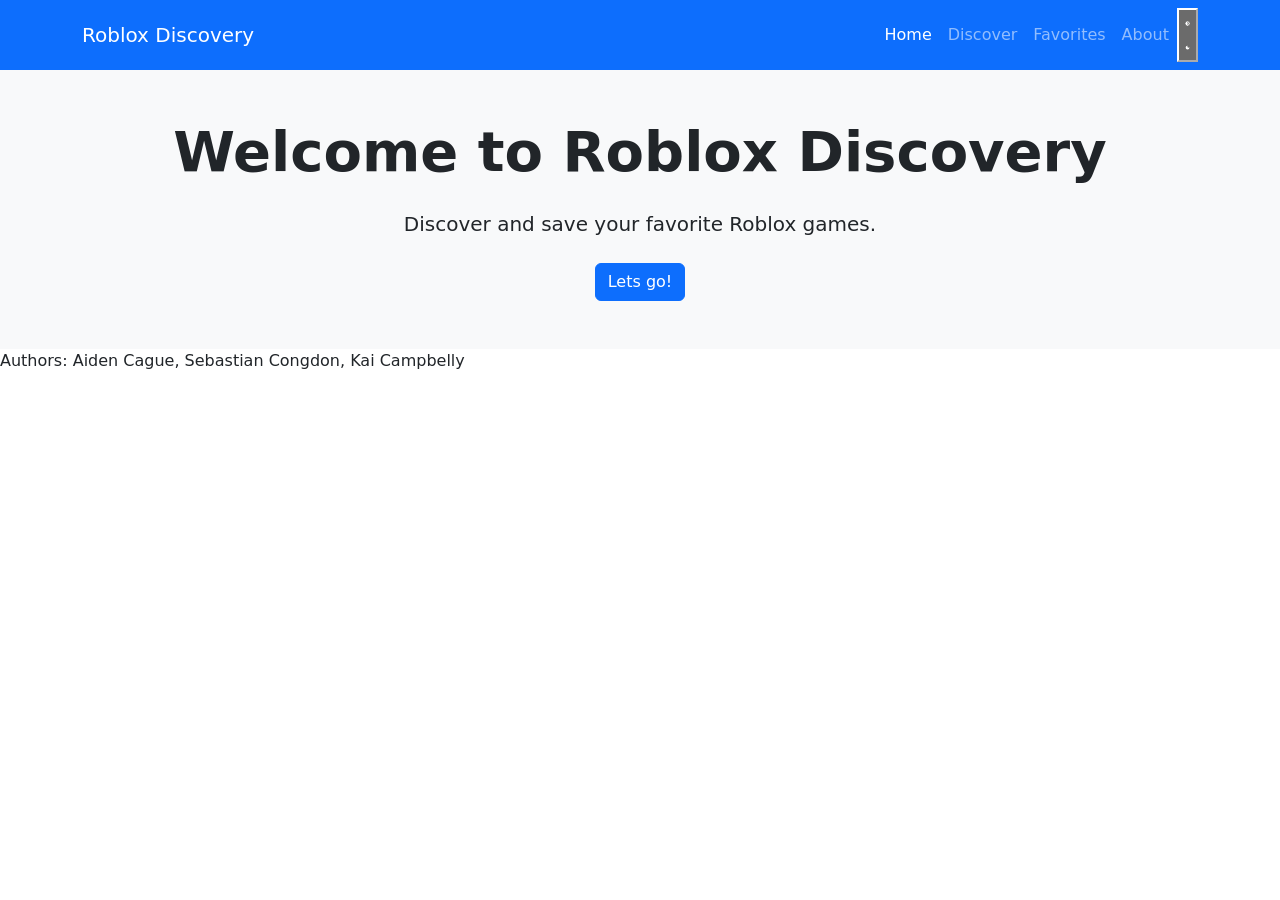
==== src/index.html @ d23b47a4 "Update index.html" ====
<!DOCTYPE html>
<html lang="en" data-theme="dark">

<head>
    <meta charset="UTF-8">
    <meta name="viewport" content="width=device-width, initial-scale=1">
    <title>Roblox Discovery</title>

    <link href="https://cdn.jsdelivr.net/npm/bootstrap@5.3.3/dist/css/bootstrap.min.css" rel="stylesheet"
        integrity="sha384-QWTKZyjpPEjISv5WaRU9OFeRpok6YctnYmDr5pNlyT2bRjXh0JMhjY6hW+ALEwIH" crossorigin="anonymous">

    <link rel="stylesheet" href="../design/style.css">
</head>

<body>
    <nav class="navbar navbar-expand-md bg-primary" data-bs-theme="dark">
        <div class="container">

            <a href="#discover" class="navbar-brand">Roblox Discovery</a>
            <button type="button" class="navbar-toggler" data-bs-toggle="collapse" data-bs-target="#nav-links"
                aria-controls="nav-links" aria-expanded="false" aria-label="Toggle navigation">
                <span class="navbar-toggler-icon"></span>
            </button>
            <div id="nav-links" class="collapse navbar-collapse">
                <div class="navbar-nav ms-auto" id="navbar" role="tablist">

                    <button type="button" role="tab" id="tab-home" class="nav-link active"
                        aria-controls="home" aria-selected="true">Home</button>


                    <button type="button" role="tab" id="tab-discover" class="nav-link"
                        aria-controls="discover" aria-selected="false">Discover</button>

                    <button type="button" role="tab" id="tab-favorites" class="nav-link"
                        aria-controls="favorites" aria-selected="false">Favorites</button>

                    <button type="button" role="tab" id="tab-about" class="nav-link"
                        aria-controls="about" aria-selected="false">About</button>
                </div>

                <button type="button" id="theme-toggle" aria-label="Toggle dark mode">
                    <svg class="sun-icon" xmlns="http://w3.org" viewBox="0 0 24 24" fill="currentColor">
                        <path d="M12,18C11.11,18 10.26,17.8 9.5,17.45C11.56,16.5 13,14.42 13,12C13,9.58 11.56,7.5 9.5,6.55C10.26,6.2 11.11,6 12,6A6,6 0 0,1 18,12A6,6 0 0,1 12,18M20,8.69V4H15.31L12,0.69L8.69,4H4V8.69L0.69,12L4,15.31V20H8.69L12,23.31L15.31,20H20V15.31L23.31,12L20,8.69Z" />
                    </svg>

                    <svg class="moon-icon" xmlns="http://www.w3.org/2000/svg" viewBox="0 0 24 24" fill="currentColor">
                        <path d="M12 3a9 9 0 1 0 9 9c0-.46-.04-.92-.1-1.36a5.389 5.389 0 0 1-4.4 2.26 5.403 5.403 0 0 1-3.14-9.8c-.44-.06-.9-.1-1.36-.1z" />
                    </svg>
                </button>
            </div>
        </div>
    </nav>

    <!-- Home tab -->
    <section role="tabpanel" id="home" aria-labelledby="tab-home">
        <header class="bg-body-tertiary py-5 text-center">
            <div class="container">
                <h3 class="display-4 fw-bold">Welcome to Roblox Discovery</h3>
                <p class="lead my-4">
                    Discover and save your favorite Roblox games.
                </p>
                <button type="button" class="btn btn-primary" id="start-btn">Lets go!</button>

            </div>
        </header>
    </section>

    <!-- Discover tab -->
    <section role="tabpanel" id="discover" aria-labelledby="tab-discover" hidden>
        <header class="bg-body-tertiary py-5 text-center">
            <div class="container">
                <h3 class="display-4 fw-bold">Discover Games</h3>
                <p class="lead my-4">
                    Find your next world. Search, compare, and save your favorites.
                </p>
            </div>
        </header>
        <div class="container">
            <div class="row g-2 align-items-center mb-2">
                <div class="col-sm-6 input-group">
                    <label for="filter" class="form-label visually-hidden">Discover by name</label>
                    <input type="search" id="filter" class="form-control" placeholder="Discover by name&hellip;" autocomplete="off">
                    <button type="button" class="btn btn-primary" id="search-btn">Search Roblox</button>
                </div>
            </div>
        </div>
        <div id="games-list" class="row row-cols-2 row-cols-md-4 g-2 border rounded p-2">
            <article class="game-card">
                <img src="https://tr.rbxcdn.com/180DAY-e990f6606d7980b6d43d89c9d6eb9d21/256/256/Image/Webp/noFilter" alt="Game Image" class="card-img-top">
                <div class="card-body">
                    <h5 class="card-title">Placeholder Game Title</h5>
                    <p class="card-text">Game description goes here.</p>
                    <button type="button" class="btn btn-primary" id="add-favorites">Add to Favorites</button>
                </div>
            </article>
        </div>
    </section>

    <!-- Favorites tab -->
    <section role="tabpanel" id="favorites" aria-labelledby="tab-favorites" hidden>
        <header class="bg-body-tertiary py-5 text-center">
            <div class="container">
                <h3 class="display-4 fw-bold">Favorites</h3>
                <p class="lead my-4">
                    Save those gems here!
                </p>
            </div>
        </header>
        <div id="favorites-list" class="row row-cols-2 row-cols-md-4 g-2 border rounded p-2">
            <span id="shown-count" class="text-muted me-3"></span>
        </div>
    </section>

    <!-- About tab -->
    <section role="tabpanel" id="about" aria-labelledby="tab-about" hidden>
        <header class="bg-body-tertiary py-5 text-center">
            <div class="container">
                <h3 class="display-4 fw-bold">About</h3>
                <p class="lead my-4">
                    Learn more about our game discovery platform.
                </p>
            </div>
        </header>
        <div class="container">
            <p>
                Welcome to Roblox Discovery! Our platform is made to make searching for Roblox games a better experience! The Roblox landing page for games can be very overwhelming, so we wanted to make it easier and more fun to find games that you like. We hope you enjoy our platform and find some new favorites!
            </p>
        </div>
    </section>

    <footer>
        <p>Authors: Aiden Cague, Sebastian Congdon, Kai Campbelly</p>
    </footer>

    <script src="https://cdn.jsdelivr.net/npm/bootstrap@5.3.3/dist/js/bootstrap.bundle.min.js"
        integrity="sha384-YvpcrYf0tY3lHB60NNkmXc5s9fDVZLESaAA55NDzOxhy9GkcIdslK1eN7N6jIeHz" crossorigin="anonymous"></script>

    <script src="app.js"></script>
</body>
</html>
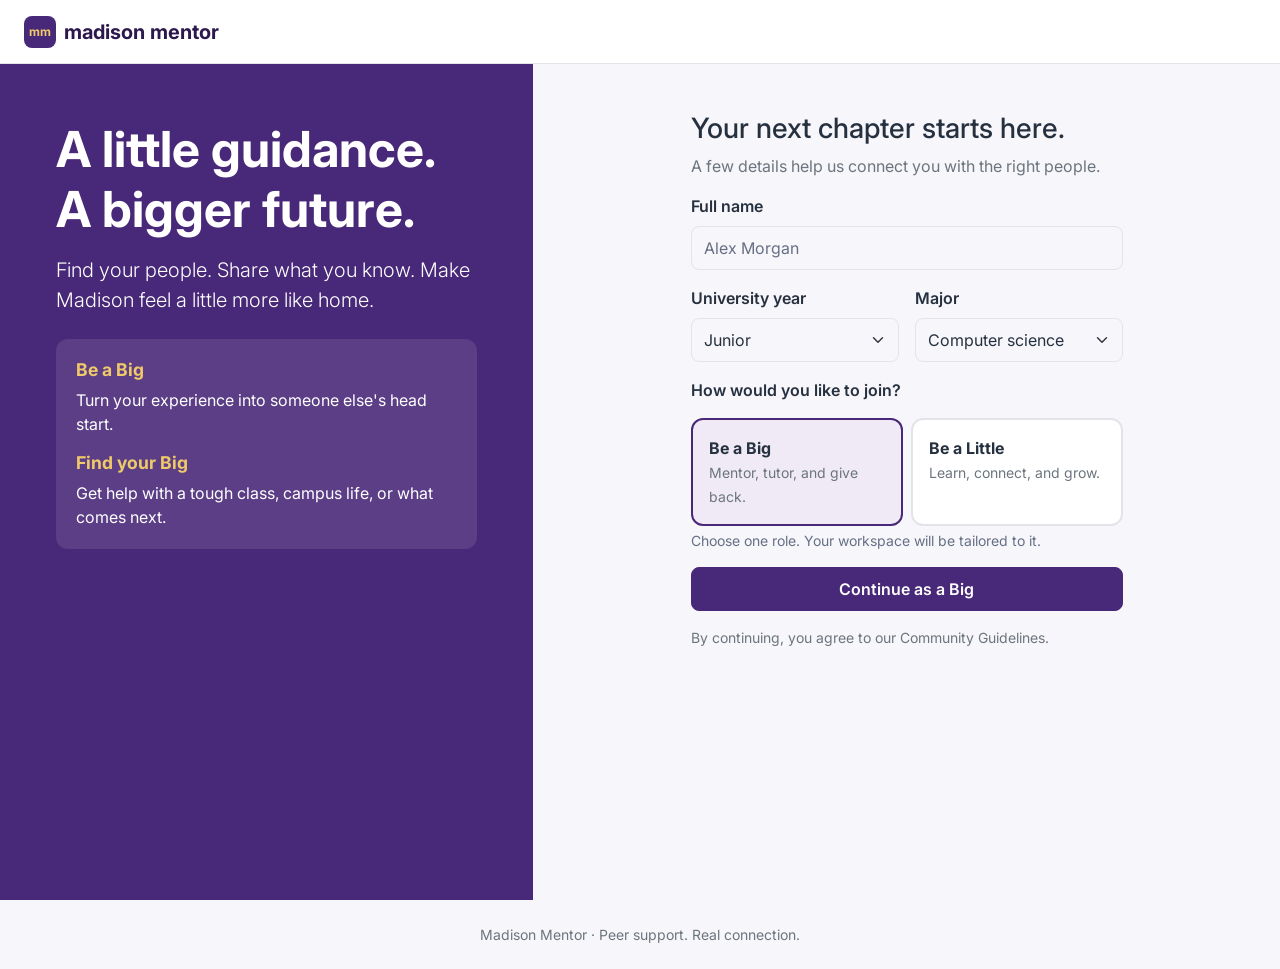
==== commit 62bd9fcc: "done" ====
--- a/src/index.html
+++ b/src/index.html
@@ -1,140 +1,143 @@
 <!DOCTYPE html>
-<html lang="en" data-theme="dark">
+<html lang="en">
+<head>
+  <meta charset="UTF-8">
+  <meta name="viewport" content="width=device-width, initial-scale=1, viewport-fit=cover">
+  <title>Madison Mentor</title>
+  <link href="https://fonts.googleapis.com/css2?family=Inter:wght@400;600;700&display=swap" rel="stylesheet">
+  <link href="https://cdn.jsdelivr.net/npm/bootstrap@5.3.3/dist/css/bootstrap.min.css" rel="stylesheet"
+        integrity="sha384-QWTKZyjpPEjISv5WaRU9OFeRpok6YctnYmDr5pNlyT2bRjXh0JMhjY6hW+ALEwIH" crossorigin="anonymous">
+  <link rel="stylesheet" href="../design/style.css">
+</head>
+<body>
+<nav class="navbar">
+  <div class="container-fluid px-3 px-md-4">
+    <a class="navbar-brand d-flex align-items-center" href="#"><span class="brand-mark">MM</span>madison mentor</a>
+    <div class="d-flex align-items-center gap-2">
+      <span id="role-badge" class="badge role-badge" hidden></span>
+      <span id="user-name" class="small d-none d-md-inline"></span>
+      <button type="button" id="switch-role" class="btn btn-soft btn-sm" hidden>Switch role</button>
+    </div>
+  </div>
+</nav>
 
-<head>
-    <meta charset="UTF-8">
-    <meta name="viewport" content="width=device-width, initial-scale=1">
-    <title>Roblox Discovery</title>
+<main>
+  <!-- START PAGE -->
+  <section id="start" class="row g-0">
+    <div class="col-lg-5 intro">
+      <h1>A little guidance.<br>A bigger future.</h1>
+      <p class="lead mt-3 mb-4">Find your people. Share what you know. Make Madison feel a little more like home.</p>
+      <div class="panel">
+        <h2>Be a Big</h2><p>Turn your experience into someone else's head start.</p>
+        <h2>Find your Big</h2><p class="mb-0">Get help with a tough class, campus life, or what comes next.</p>
+      </div>
+    </div>
+    <div class="col-lg-7 d-flex justify-content-center">
+      <form id="profile-form" class="profile-form w-100" novalidate>
+        <h2 class="h3">Your next chapter starts here.</h2>
+        <p class="text-secondary">A few details help us connect you with the right people.</p>
+        <div class="mb-3">
+          <label for="name" class="form-label fw-semibold">Full name</label>
+          <input id="name" class="form-control" required autocomplete="name" placeholder="Alex Morgan">
+          <div class="invalid-feedback">Enter your name.</div>
+        </div>
+        <div class="row g-3 mb-3">
+          <div class="col-sm-6">
+            <label for="year" class="form-label fw-semibold">University year</label>
+            <select id="year" class="form-select"><option>Freshman</option><option>Sophomore</option><option selected>Junior</option><option>Senior</option><option>Graduate</option></select>
+          </div>
+          <div class="col-sm-6">
+            <label for="major" class="form-label fw-semibold">Major</label>
+            <select id="major" class="form-select"><option>Computer science</option><option>Biology</option><option>Mathematics</option><option>Business</option><option>Psychology</option><option>Other</option></select>
+          </div>
+        </div>
+        <fieldset class="mb-3">
+          <legend class="form-label fw-semibold fs-6">How would you like to join?</legend>
+          <div class="row g-2">
+            <div class="col-6"><input type="radio" class="btn-check" name="role" id="role-big" value="big" checked>
+              <label class="role-card" for="role-big"><strong>Be a Big</strong><br><small class="text-secondary">Mentor, tutor, and give back.</small></label></div>
+            <div class="col-6"><input type="radio" class="btn-check" name="role" id="role-little" value="little">
+              <label class="role-card" for="role-little"><strong>Be a Little</strong><br><small class="text-secondary">Learn, connect, and grow.</small></label></div>
+          </div>
+          <div class="form-text">Choose one role. Your workspace will be tailored to it.</div>
+        </fieldset>
+        <button type="submit" id="continue-btn" class="btn btn-primary w-100">Continue as a Big</button>
+        <p class="small text-secondary mt-3">By continuing, you agree to our Community Guidelines.</p>
+      </form>
+    </div>
+  </section>
 
-    <link href="https://cdn.jsdelivr.net/npm/bootstrap@5.3.3/dist/css/bootstrap.min.css" rel="stylesheet"
-        integrity="sha384-QWTKZyjpPEjISv5WaRU9OFeRpok6YctnYmDr5pNlyT2bRjXh0JMhjY6hW+ALEwIH" crossorigin="anonymous">
+  <!-- BIG WORKSPACE -->
+  <section id="big" class="container-fluid px-3 px-md-4 py-4" hidden>
+    <h1 class="h2">Small moments. Big impact.</h1>
+    <p class="text-secondary">Welcome back, <span class="user-first"></span>. Here's where you can make a difference today.</p>
+    <div class="row g-3 mb-3">
+      <div class="col-4"><div class="mm-card"><div class="stat" id="stat-littles">3</div><small class="text-secondary">Littles</small></div></div>
+      <div class="col-4"><div class="mm-card"><div class="stat" id="stat-pending">0</div><small class="text-secondary">Pending</small></div></div>
+      <div class="col-4"><div class="mm-card"><div class="stat">8</div><small class="text-secondary">Hours this term</small></div></div>
+    </div>
+    <div class="row g-3">
+      <div class="col-lg-7">
+        <div class="mm-card">
+          <h2 class="h5">Little requests</h2>
+          <p class="small text-secondary">Accept a request to start connecting.</p>
+          <div id="requests" class="d-grid gap-3"></div>
+        </div>
+      </div>
+      <div class="col-lg-5">
+        <div class="mm-card">
+          <h2 class="h5">Make time for a Little</h2>
+          <p class="small text-secondary">Pick days, set a time window, and Littles can request a session.</p>
+          <div id="days" class="days-grid mb-3"></div>
+          <div class="row g-2 mb-2">
+            <div class="col-6"><label for="start-time" class="form-label small">From</label><select id="start-time" class="form-select"></select></div>
+            <div class="col-6"><label for="end-time" class="form-label small">To</label><select id="end-time" class="form-select"></select></div>
+          </div>
+          <button type="button" id="add-slot" class="btn btn-primary w-100">Add availability</button>
+          <div id="add-error" class="text-danger small mt-2" role="alert"></div>
+          <ul id="slots" class="list-unstyled d-grid gap-2 mt-3 mb-0"></ul>
+          <p class="small text-secondary mt-3 mb-0">Times shown in Central Time. Repeats weekly.</p>
+        </div>
+      </div>
+    </div>
+  </section>
 
-    <link rel="stylesheet" href="../design/style.css">
-</head>
+  <!-- LITTLE WORKSPACE -->
+  <section id="little" class="container-fluid px-3 px-md-4 py-4" hidden>
+    <h1 class="h2">You don't have to figure it out alone.</h1>
+    <p class="text-secondary">Hey <span class="user-first"></span>, find a Big for a tough class, good advice, or a fresh perspective.</p>
+    <div class="mm-banner mb-4 d-md-flex align-items-center justify-content-between gap-3">
+      <div><h2>A new perspective is one hello away.</h2><p class="mb-3 mb-md-0">Try a random campus connection. No subject needed, just a conversation.</p></div>
+      <button type="button" id="random-btn" class="btn btn-gold w-100 w-md-auto flex-shrink-0">Match me with a Big</button>
+    </div>
+    <div id="random-result" class="mm-card border-warning mb-4" hidden aria-live="polite"></div>
 
-<body>
-    <nav class="navbar navbar-expand-md bg-primary" data-bs-theme="dark">
-        <div class="container">
+    <h2 class="h4">Find your kind of Big</h2>
+    <form id="search-form" class="row g-2 mb-2" role="search">
+      <div class="col-12 col-md-6"><label for="q" class="visually-hidden">Search</label>
+        <input id="q" type="search" class="form-control" placeholder="Name, major, or course (e.g. CS 149)" autocomplete="off"></div>
+      <div class="col-6 col-md-2"><label for="f-major" class="visually-hidden">Major</label>
+        <select id="f-major" class="form-select"><option value="">All majors</option></select></div>
+      <div class="col-6 col-md-2"><label for="f-day" class="visually-hidden">Day</label>
+        <select id="f-day" class="form-select"><option value="">Any day</option><option>Mon</option><option>Tue</option><option>Wed</option><option>Thu</option><option>Fri</option></select></div>
+      <div class="col-12 col-md-2"><button class="btn btn-primary w-100">Search Bigs</button></div>
+    </form>
+    <p id="result-count" class="small text-secondary" aria-live="polite"></p>
+    <div id="bigs" class="row g-3"></div>
+    <div class="mm-note mt-4"><strong>Find the right fit, at your pace.</strong><br><small>Send a tutoring request to choose a time together. Every connection starts with a conversation.</small></div>
+  </section>
+</main>
 
-            <a href="#discover" class="navbar-brand">Roblox Discovery</a>
-            <button type="button" class="navbar-toggler" data-bs-toggle="collapse" data-bs-target="#nav-links"
-                aria-controls="nav-links" aria-expanded="false" aria-label="Toggle navigation">
-                <span class="navbar-toggler-icon"></span>
-            </button>
-            <div id="nav-links" class="collapse navbar-collapse">
-                <div class="navbar-nav ms-auto" id="navbar" role="tablist">
+<footer class="text-center small text-secondary py-4 d-none d-md-block">Madison Mentor · Peer support. Real connection.</footer>
 
-                    <button type="button" role="tab" id="tab-home" class="nav-link active"
-                        aria-controls="home" aria-selected="true">Home</button>
+<!-- Mobile bottom bar: shown only on phones, once a role is chosen -->
+<div id="mobile-bar" class="mobile-bar" hidden>
+  <button type="button" class="btn btn-primary" id="mobile-home">Home</button>
+  <button type="button" class="btn btn-soft" id="mobile-switch">Switch role</button>
+</div>
 
-
-                    <button type="button" role="tab" id="tab-discover" class="nav-link"
-                        aria-controls="discover" aria-selected="false">Discover</button>
-
-                    <button type="button" role="tab" id="tab-favorites" class="nav-link"
-                        aria-controls="favorites" aria-selected="false">Favorites</button>
-
-                    <button type="button" role="tab" id="tab-about" class="nav-link"
-                        aria-controls="about" aria-selected="false">About</button>
-                </div>
-
-                <button type="button" id="theme-toggle" aria-label="Toggle dark mode">
-                    <svg class="sun-icon" xmlns="http://w3.org" viewBox="0 0 24 24" fill="currentColor">
-                        <path d="M12,18C11.11,18 10.26,17.8 9.5,17.45C11.56,16.5 13,14.42 13,12C13,9.58 11.56,7.5 9.5,6.55C10.26,6.2 11.11,6 12,6A6,6 0 0,1 18,12A6,6 0 0,1 12,18M20,8.69V4H15.31L12,0.69L8.69,4H4V8.69L0.69,12L4,15.31V20H8.69L12,23.31L15.31,20H20V15.31L23.31,12L20,8.69Z" />
-                    </svg>
-
-                    <svg class="moon-icon" xmlns="http://www.w3.org/2000/svg" viewBox="0 0 24 24" fill="currentColor">
-                        <path d="M12 3a9 9 0 1 0 9 9c0-.46-.04-.92-.1-1.36a5.389 5.389 0 0 1-4.4 2.26 5.403 5.403 0 0 1-3.14-9.8c-.44-.06-.9-.1-1.36-.1z" />
-                    </svg>
-                </button>
-            </div>
-        </div>
-    </nav>
-
-    <!-- Home tab -->
-    <section role="tabpanel" id="home" aria-labelledby="tab-home">
-        <header class="bg-body-tertiary py-5 text-center">
-            <div class="container">
-                <h3 class="display-4 fw-bold">Welcome to Roblox Discovery</h3>
-                <p class="lead my-4">
-                    Discover and save your favorite Roblox games.
-                </p>
-                <button type="button" class="btn btn-primary" id="start-btn">Lets go!</button>
-
-            </div>
-        </header>
-    </section>
-
-    <!-- Discover tab -->
-    <section role="tabpanel" id="discover" aria-labelledby="tab-discover" hidden>
-        <header class="bg-body-tertiary py-5 text-center">
-            <div class="container">
-                <h3 class="display-4 fw-bold">Discover Games</h3>
-                <p class="lead my-4">
-                    Find your next world. Search, compare, and save your favorites.
-                </p>
-            </div>
-        </header>
-        <div class="container">
-            <div class="row g-2 align-items-center mb-2">
-                <div class="col-sm-6 input-group">
-                    <label for="filter" class="form-label visually-hidden">Discover by name</label>
-                    <input type="search" id="filter" class="form-control" placeholder="Discover by name&hellip;" autocomplete="off">
-                    <button type="button" class="btn btn-primary" id="search-btn">Search Roblox</button>
-                </div>
-            </div>
-        </div>
-        <div id="games-list" class="row row-cols-2 row-cols-md-4 g-2 border rounded p-2">
-            <article class="game-card">
-                <img src="https://tr.rbxcdn.com/180DAY-e990f6606d7980b6d43d89c9d6eb9d21/256/256/Image/Webp/noFilter" alt="Game Image" class="card-img-top">
-                <div class="card-body">
-                    <h5 class="card-title">Placeholder Game Title</h5>
-                    <p class="card-text">Game description goes here.</p>
-                    <button type="button" class="btn btn-primary" id="add-favorites">Add to Favorites</button>
-                </div>
-            </article>
-        </div>
-    </section>
-
-    <!-- Favorites tab -->
-    <section role="tabpanel" id="favorites" aria-labelledby="tab-favorites" hidden>
-        <header class="bg-body-tertiary py-5 text-center">
-            <div class="container">
-                <h3 class="display-4 fw-bold">Favorites</h3>
-                <p class="lead my-4">
-                    Save those gems here!
-                </p>
-            </div>
-        </header>
-        <div id="favorites-list" class="row row-cols-2 row-cols-md-4 g-2 border rounded p-2">
-            <span id="shown-count" class="text-muted me-3"></span>
-        </div>
-    </section>
-
-    <!-- About tab -->
-    <section role="tabpanel" id="about" aria-labelledby="tab-about" hidden>
-        <header class="bg-body-tertiary py-5 text-center">
-            <div class="container">
-                <h3 class="display-4 fw-bold">About</h3>
-                <p class="lead my-4">
-                    Learn more about our game discovery platform.
-                </p>
-            </div>
-        </header>
-        <div class="container">
-            <p>
-                Welcome to Roblox Discovery! Our platform is made to make searching for Roblox games a better experience! The Roblox landing page for games can be very overwhelming, so we wanted to make it easier and more fun to find games that you like. We hope you enjoy our platform and find some new favorites!
-            </p>
-        </div>
-    </section>
-
-    <footer>
-        <p>Authors: Aiden Cague, Sebastian Congdon, Kai Campbelly</p>
-    </footer>
-
-    <script src="https://cdn.jsdelivr.net/npm/bootstrap@5.3.3/dist/js/bootstrap.bundle.min.js"
+<script src="https://cdn.jsdelivr.net/npm/bootstrap@5.3.3/dist/js/bootstrap.bundle.min.js"
         integrity="sha384-YvpcrYf0tY3lHB60NNkmXc5s9fDVZLESaAA55NDzOxhy9GkcIdslK1eN7N6jIeHz" crossorigin="anonymous"></script>
-
-    <script src="app.js"></script>
+<script src="app.js"></script>
 </body>
 </html>
--- a/design/style.css
+++ b/design/style.css
@@ -0,0 +1,78 @@
+/* Madison Mentor: small theme layer on top of Bootstrap 5.3 */
+:root {
+  --mm-purple: #482878; --mm-purple-dark: #2d184d; --mm-gold: #f0ca68;
+  --mm-slate: #263140; --mm-muted: #667085; --mm-lavender: #f0eaf7; --mm-border: #e4e3ea;
+
+  /* Re-point Bootstrap at the brand colors */
+  --bs-primary: var(--mm-purple); --bs-primary-rgb: 72, 40, 120;
+  --bs-warning: var(--mm-gold); --bs-warning-rgb: 240, 202, 104;
+  --bs-body-bg: #f7f6fa; --bs-body-color: var(--mm-slate);
+  --bs-secondary-color: var(--mm-muted); --bs-border-color: var(--mm-border);
+  --bs-link-color: var(--mm-purple); --bs-border-radius: .5rem; --bs-border-radius-lg: .75rem;
+  --bs-body-font-family: "Inter", system-ui, sans-serif;
+}
+
+[hidden] { display: none !important; }
+h1, h2, h3, h4, h5 { color: var(--mm-purple-dark); font-weight: 700; }
+
+.btn { font-weight: 600; min-height: 44px; display: inline-flex; align-items: center; justify-content: center; }
+.btn-primary { --bs-btn-bg: var(--mm-purple); --bs-btn-border-color: var(--mm-purple);
+  --bs-btn-hover-bg: var(--mm-purple-dark); --bs-btn-hover-border-color: var(--mm-purple-dark);
+  --bs-btn-active-bg: var(--mm-purple-dark); --bs-btn-disabled-bg: var(--mm-purple); }
+.btn-gold { --bs-btn-bg: var(--mm-gold); --bs-btn-border-color: var(--mm-gold); --bs-btn-color: var(--mm-purple-dark);
+  --bs-btn-hover-bg: #e6bb4c; --bs-btn-hover-border-color: #e6bb4c; --bs-btn-hover-color: var(--mm-purple-dark); }
+.btn-soft { --bs-btn-bg: var(--mm-lavender); --bs-btn-border-color: var(--mm-lavender); --bs-btn-color: var(--mm-purple);
+  --bs-btn-hover-bg: #e3d8f0; --bs-btn-hover-border-color: #e3d8f0; --bs-btn-hover-color: var(--mm-purple-dark); }
+.form-control, .form-select { min-height: 44px; }
+:focus-visible { outline: 3px solid var(--mm-purple); outline-offset: 2px; }
+
+/* Navbar */
+.navbar { background: #fff; border-bottom: 1px solid var(--mm-border); min-height: 64px; }
+.brand-mark { display: inline-grid; place-items: center; width: 32px; height: 32px; margin-right: .5rem;
+  border-radius: 8px; background: var(--mm-purple); color: var(--mm-gold); font-size: .75rem; font-weight: 700; }
+.navbar-brand { color: var(--mm-purple-dark); font-weight: 700; text-transform: lowercase; }
+.role-badge { background: var(--mm-lavender); color: var(--mm-purple); font-weight: 600; }
+
+/* Start page */
+.intro { background: var(--mm-purple); color: #fff; padding: 2rem 1.25rem; }
+.intro h1 { color: #fff; font-size: clamp(2rem, 5vw, 3.1rem); }
+.intro .tagline { color: var(--mm-gold); }
+.intro .panel { background: rgba(255,255,255,.1); border-radius: .75rem; padding: 1.25rem; }
+.intro .panel h2 { color: var(--mm-gold); font-size: 1.1rem; }
+.profile-form { max-width: 560px; padding: 2rem 1.25rem; }
+
+/* Role cards: Bootstrap btn-check radios styled as cards */
+.role-card { display: block; height: 100%; padding: 1rem; text-align: left; background: #fff;
+  border: 2px solid var(--mm-border); border-radius: .75rem; cursor: pointer; }
+.btn-check:checked + .role-card { border-color: var(--mm-purple); background: var(--mm-lavender); }
+.btn-check:focus-visible + .role-card { outline: 3px solid var(--mm-purple); outline-offset: 2px; }
+
+/* Cards, banners */
+.mm-card { background: #fff; border: 1px solid var(--mm-border); border-radius: .75rem; padding: 1.25rem; }
+.mm-banner { background: var(--mm-purple); color: #fff; border-radius: .875rem; padding: 1.5rem; }
+.mm-banner h2 { color: #fff; font-size: 1.4rem; }
+.mm-note { background: #fdf6df; border-radius: .75rem; padding: 1rem 1.25rem; }
+.stat { font-size: 2rem; font-weight: 700; color: var(--mm-purple); line-height: 1; }
+.request-item { background: #f7f6fa; border-radius: .5rem; padding: 1rem; }
+
+/* Availability day toggles */
+.day-btn { min-height: 44px; border: 0; border-radius: .5rem; background: #f7f6fa; color: var(--mm-muted); font-weight: 600; }
+.day-btn[aria-pressed="true"] { background: var(--mm-purple); color: #fff; }
+.slot { background: var(--mm-lavender); border-radius: .5rem; padding: .5rem .75rem; }
+
+.tag { display: inline-block; padding: .15rem .6rem; border-radius: 99px; background: var(--mm-lavender); color: var(--mm-purple); font-size: .8rem; font-weight: 600; }
+.dot { color: #28735b; }
+
+/* Mobile: leave room for the fixed bottom bar */
+.mobile-bar { display: none; }
+@media (max-width: 767.98px) {
+  main { padding-bottom: 5rem; }
+  .mobile-bar { display: flex; position: fixed; inset: auto 0 0 0; gap: .5rem; background: #fff;
+    border-top: 1px solid var(--mm-border); padding: .75rem 1rem max(.75rem, env(safe-area-inset-bottom)); z-index: 1030; }
+  .mobile-bar .btn { flex: 1; }
+}
+@media (min-width: 992px) { .intro { padding: 3.5rem; min-height: calc(100vh - 64px); } .profile-form { padding: 3rem 4rem; } }
+@media (prefers-reduced-motion: reduce) { * { transition: none !important; } }
+
+/* Availability day toggles (7 equal columns) */
+.days-grid { display: grid; grid-template-columns: repeat(7, 1fr); gap: .5rem; }
